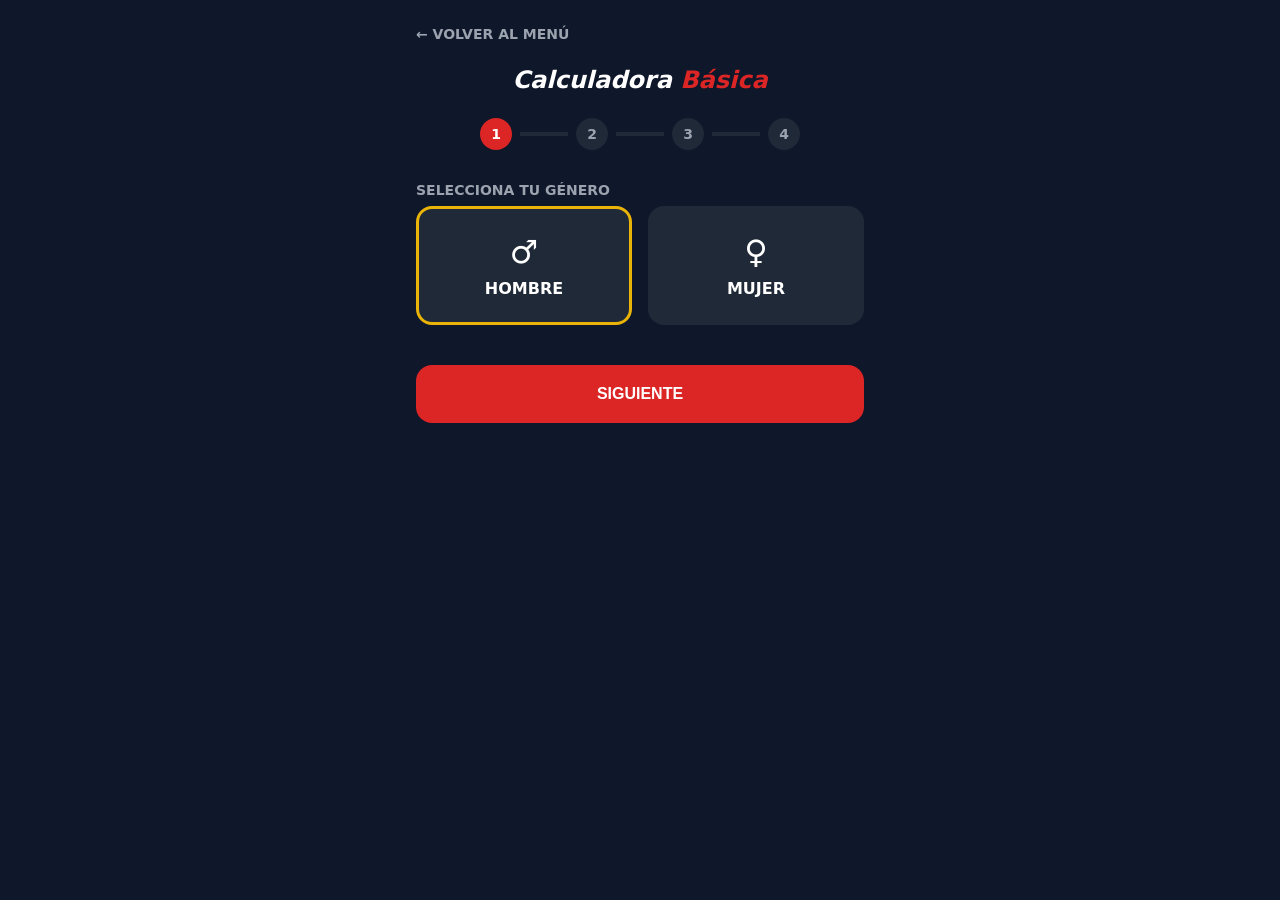
==== basica-paso1.html @ cd81b362 "basica por pasos terminada" ====
<!DOCTYPE html>
<html lang="es">
<head>
    <meta charset="UTF-8">
    <meta name="viewport" content="width=device-width, initial-scale=1.0, maximum-scale=1.0, user-scalable=yes">
    <title>Calculadora Básica - Paso 1 | Fitness Gym</title>
    <link rel="stylesheet" href="css/styles.css">
</head>
<body>
    <div class="calculadora-container">
        <div class="calculadora-wrapper">
            
            <!-- Header -->
            <div class="calc-header">
                <a href="index.html" class="back-link">← Volver al menú</a>
                <h1 class="calc-title">
                    Calculadora <span class="calc-title-red">Básica</span>
                </h1>
                <!-- Barra de progreso -->
                <div class="progress-bar">
                    <div class="progress-step active">1</div>
                    <div class="progress-line"></div>
                    <div class="progress-step">2</div>
                    <div class="progress-line"></div>
                    <div class="progress-step">3</div>
                    <div class="progress-line"></div>
                    <div class="progress-step">4</div>
                </div>
            </div>

            <div class="form-group">
                <label class="form-label">Selecciona tu género</label>
                <div class="generos-grid">
                    <div class="genero-btn" id="btnHombre" onclick="seleccionarGenero('hombre')">
                        <div class="genero-icon">♂️</div>
                        <div class="genero-text">Hombre</div>
                    </div>
                    <div class="genero-btn" id="btnMujer" onclick="seleccionarGenero('mujer')">
                        <div class="genero-icon">♀️</div>
                        <div class="genero-text">Mujer</div>
                    </div>
                </div>
            </div>

            <button class="btn-primary" onclick="guardarYAvanzar()">Siguiente</button>
        </div>
    </div>

    <script>
        let generoSeleccionado = 'hombre';

        function seleccionarGenero(genero) {
            generoSeleccionado = genero;
            
            // Actualizar estilos visuales
            const btnHombre = document.getElementById('btnHombre');
            const btnMujer = document.getElementById('btnMujer');
            
            if (genero === 'hombre') {
                btnHombre.classList.add('active');
                btnMujer.classList.remove('active');
            } else {
                btnMujer.classList.add('active');
                btnHombre.classList.remove('active');
            }
        }

        // Seleccionar hombre por defecto
        seleccionarGenero('hombre');

        function guardarYAvanzar() {
            localStorage.setItem('basica_genero', generoSeleccionado);
            window.location.href = 'basica-paso2.html';
        }
    </script>
</body>
</html>
---- css/styles.css ----
/* Reset y estilos base */
* {
    margin: 0;
    padding: 0;
    box-sizing: border-box;
}

body {
    background-color: #0f172a;
    font-family: system-ui, -apple-system, 'Segoe UI', Roboto, Helvetica, Arial, sans-serif;
    color: white;
    min-height: 100vh;
}

/* Menú principal */
.menu-container {
    padding: 1.5rem;
    display: flex;
    flex-direction: column;
    align-items: center;
    justify-content: center;
    min-height: 100vh;
    overflow: hidden;
}

.menu-content {
    max-width: 28rem;
    width: 100%;
    margin: 0 auto;
    text-align: center;
}

/* Header del menú */
.menu-header {
    margin-bottom: 2.5rem;
}

.logo-container {
    display: flex;
    align-items: center;
    justify-content: center;
    gap: 0.75rem;
}

.logo-icon {
    font-size: 2.5rem;
    filter: drop-shadow(0 4px 6px rgba(0,0,0,0.3));
}

.logo-title {
    font-size: 2.25rem;
    font-weight: 900;
    font-style: italic;
    letter-spacing: -0.05em;
    text-transform: uppercase;
    line-height: 1;
}

.logo-red {
    color: #dc2626;
}

.logo-subtitle {
    color: #71717a;
    margin-top: 0.5rem;
    font-weight: 700;
    text-transform: uppercase;
    font-size: 0.625rem;
    letter-spacing: 0.2em;
}

/* Grid de calculadoras */
.calculadoras-grid {
    display: grid;
    grid-template-columns: repeat(2, 1fr);
    gap: 1.25rem;
    margin-top: 0.5rem;
}

.calculadora-card {
    display: flex;
    flex-direction: column;
}

.card-link {
    display: flex;
    flex-direction: column;
    align-items: center;
    justify-content: center;
    background-color: #1e293b;
    border: 4px solid #eab308;
    border-radius: 25px;
    padding: 2rem 0.5rem;
    text-decoration: none;
    transition: transform 0.2s ease;
    box-shadow: 0 10px 20px rgba(0,0,0,0.3);
}

.card-link:active {
    transform: scale(0.95);
}

.card-icon {
    font-size: 2.8rem;
    margin-bottom: 0.5rem;
}

.card-title {
    font-weight: 900;
    font-size: 0.875rem;
    text-transform: uppercase;
    font-style: italic;
    letter-spacing: 0.05em;
    color: white;
}

.card-description {
    font-size: 0.7rem;
    color: #94a3b8;
    margin-top: 0.5rem;
    text-transform: uppercase;
    font-weight: 600;
    line-height: 1.4;
}

.card-description .highlight {
    color: white;
}

/* Footer */
.menu-footer {
    margin-top: 5rem;
}

.menu-footer p {
    font-size: 0.5625rem;
    color: #52525b;
    text-transform: uppercase;
    letter-spacing: 0.4em;
    font-weight: 900;
    font-style: italic;
}

/* ============================================
   ESTILOS PARA CALCULADORAS (Básica y Pro)
   ============================================ */

/* Contenedor general de calculadoras */
.calculadora-container {
    background-color: #0f172a;
    min-height: 100vh;
    padding: 1.5rem;
}

.calculadora-wrapper {
    max-width: 28rem;
    margin: 0 auto;
}

/* Header de calculadoras */
.calc-header {
    margin-bottom: 2rem;
}

.back-link {
    color: #9ca3af;
    text-decoration: none;
    font-size: 0.875rem;
    font-weight: 700;
    text-transform: uppercase;
    display: inline-flex;
    align-items: center;
    gap: 0.25rem;
    margin-bottom: 1.5rem;
}

.back-link:hover {
    color: white;
}

.calc-title {
    font-size: 1.5rem;
    font-weight: 900;
    font-style: italic;
    text-align: center;
}

.calc-title-red {
    color: #dc2626;
}

/* Formulario */
.form-group {
    margin-bottom: 1.5rem;
}

.form-label {
    display: block;
    font-size: 0.875rem;
    font-weight: 700;
    text-transform: uppercase;
    color: #9ca3af;
    margin-bottom: 0.5rem;
}

.form-input {
    width: 100%;
    padding: 1rem;
    border-radius: 0.75rem;
    background-color: #1f2937;
    border: none;
    outline: none;
    color: white;
    font-size: 1rem;
}

.form-input:focus {
    outline: 2px solid #eab308;
}

.form-select {
    width: 100%;
    padding: 1rem;
    border-radius: 0.75rem;
    background-color: #1f2937;
    border: none;
    outline: none;
    color: white;
    font-size: 1rem;
    cursor: pointer;
}

.form-select:focus {
    outline: 2px solid #eab308;
}

.form-hint {
    font-size: 0.75rem;
    color: #6b7280;
    margin-top: 0.25rem;
}

/* Botones */
.btn-primary {
    width: 100%;
    background-color: #dc2626;
    color: white;
    font-weight: 700;
    padding: 1.25rem;
    border-radius: 1rem;
    text-transform: uppercase;
    border: none;
    cursor: pointer;
    transition: transform 0.2s ease;
    margin-top: 1rem;
    font-size: 1rem;
}

.btn-primary:active {
    transform: scale(0.98);
}

.btn-secondary {
    background-color: #374151;
    color: white;
    font-weight: 700;
    padding: 1rem;
    border-radius: 1rem;
    border: none;
    cursor: pointer;
    transition: transform 0.2s ease;
}

.btn-secondary:active {
    transform: scale(0.98);
}

/* Botones de género */
.generos-grid {
    display: grid;
    grid-template-columns: repeat(2, 1fr);
    gap: 1rem;
    margin-bottom: 1.5rem;
}

.genero-btn {
    background-color: #1f2937;
    padding: 1.5rem;
    border-radius: 1rem;
    border: 3px solid transparent;
    text-align: center;
    cursor: pointer;
    transition: all 0.2s ease;
}

.genero-btn.active {
    border-color: #eab308;
}

.genero-icon {
    font-size: 2rem;
    margin-bottom: 0.5rem;
}

.genero-text {
    font-weight: 700;
    text-transform: uppercase;
}

/* Resultados */
.resultado-card {
    text-align: center;
    padding: 2rem;
    background-color: #eab308;
    border-radius: 1.5rem;
    color: black;
    margin-bottom: 1.5rem;
}

.resultado-label {
    font-weight: 700;
    text-transform: uppercase;
    font-size: 0.75rem;
    letter-spacing: 0.05em;
    opacity: 0.7;
}

.resultado-valor {
    font-size: 3rem;
    font-weight: 900;
}

.resultado-unidad {
    font-weight: 700;
    text-transform: uppercase;
}

.macro-item {
    background-color: #1f2937;
    padding: 1.25rem;
    border-radius: 1rem;
    display: flex;
    justify-content: space-between;
    margin-bottom: 0.75rem;
}

.macro-item.blue {
    border-left: 4px solid #3b82f6;
}

.macro-item.green {
    border-left: 4px solid #22c55e;
}

.macro-item.red {
    border-left: 4px solid #ef4444;
}

.macro-label {
    font-weight: normal;
}

.macro-value {
    font-weight: 700;
}

/* Modal */
.modal-overlay {
    position: fixed;
    top: 0;
    left: 0;
    right: 0;
    bottom: 0;
    background-color: rgba(0,0,0,0.8);
    backdrop-filter: blur(4px);
    display: flex;
    align-items: center;
    justify-content: center;
    padding: 1.5rem;
    z-index: 1000;
}

.modal-content {
    background-color: #111827;
    border: 1px solid #1f2937;
    padding: 1.5rem;
    border-radius: 1.5rem;
    max-width: 24rem;
    width: 100%;
}

.modal-title {
    color: #dc2626;
    font-weight: 900;
    font-size: 1.25rem;
    text-transform: uppercase;
    margin-bottom: 1rem;
}

.modal-body {
    color: #9ca3af;
    font-size: 0.875rem;
    line-height: 1.6;
    margin-bottom: 1.5rem;
}

.modal-body b {
    color: white;
}

.modal-btn {
    width: 100%;
    background-color: #dc2626;
    color: white;
    font-weight: 700;
    padding: 0.75rem;
    border-radius: 0.75rem;
    text-transform: uppercase;
    border: none;
    cursor: pointer;
}

/* Utilidades */
.hidden {
    display: none;
}

.text-center {
    text-align: center;
}

.mt-4 {
    margin-top: 1rem;
}

.mb-4 {
    margin-bottom: 1rem;
}

.gap-2 {
    gap: 0.5rem;
}

.flex {
    display: flex;
}

.flex-between {
    display: flex;
    justify-content: space-between;
}

.w-1\/3 {
    width: 33.333%;
}

.w-2\/3 {
    width: 66.666%;
}

.w-full {
    width: 100%;
}

/* Barra de progreso */
.progress-bar {
    display: flex;
    align-items: center;
    justify-content: center;
    margin: 1.5rem 0 2rem;
}

.progress-step {
    width: 2rem;
    height: 2rem;
    border-radius: 50%;
    background-color: #1f2937;
    display: flex;
    align-items: center;
    justify-content: center;
    font-weight: bold;
    font-size: 0.875rem;
    color: #9ca3af;
}

.progress-step.active {
    background-color: #dc2626;
    color: white;
}

.progress-step.done {
    background-color: #eab308;
    color: black;
}

.progress-line {
    width: 3rem;
    height: 0.25rem;
    background-color: #1f2937;
    margin: 0 0.5rem;
}

/* Modal de error */
.modal-error-overlay {
    position: fixed;
    top: 0;
    left: 0;
    right: 0;
    bottom: 0;
    background-color: rgba(0,0,0,0.8);
    backdrop-filter: blur(4px);
    display: flex;
    align-items: center;
    justify-content: center;
    padding: 1.5rem;
    z-index: 1001;
}

.modal-error-content {
    background-color: #111827;
    border: 1px solid #dc2626;
    padding: 1.5rem;
    border-radius: 1.5rem;
    max-width: 20rem;
    width: 100%;
    text-align: center;
}

.modal-error-icon {
    font-size: 3rem;
    margin-bottom: 1rem;
}

.modal-error-title {
    color: #dc2626;
    font-weight: 900;
    font-size: 1.25rem;
    margin-bottom: 0.5rem;
}

.modal-error-message {
    color: #9ca3af;
    font-size: 0.875rem;
    margin-bottom: 1.5rem;
    line-height: 1.5;
}

.modal-error-btn {
    background-color: #dc2626;
    color: white;
    font-weight: 700;
    padding: 0.75rem 1.5rem;
    border-radius: 0.75rem;
    border: none;
    cursor: pointer;
    width: 100%;
    font-size: 0.875rem;
}
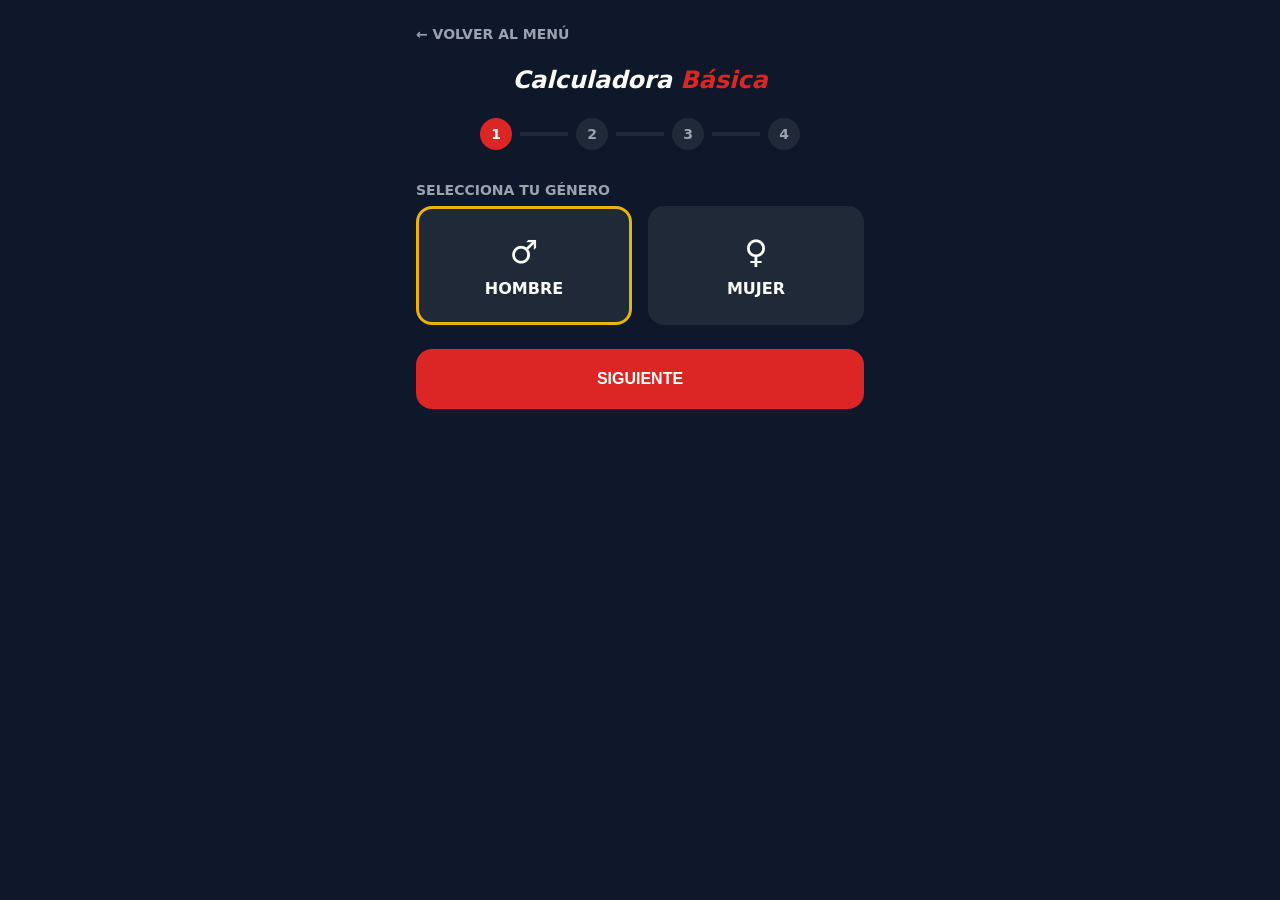
==== commit b61f4d77: "V 1.0.0" ====
--- a/basica-paso1.html
+++ b/basica-paso1.html
@@ -42,7 +42,7 @@
                 </div>
             </div>
 
-            <button class="btn-primary" onclick="guardarYAvanzar()">Siguiente</button>
+            <button class="btn-principal" onclick="guardarYAvanzar()">Siguiente</button>
         </div>
     </div>
 
--- a/css/styles.css
+++ b/css/styles.css
@@ -240,27 +240,10 @@
     margin-top: 0.25rem;
 }
 
-/* Botones */
-.btn-primary {
-    width: 100%;
-    background-color: #dc2626;
-    color: white;
-    font-weight: 700;
-    padding: 1.25rem;
-    border-radius: 1rem;
-    text-transform: uppercase;
-    border: none;
-    cursor: pointer;
-    transition: transform 0.2s ease;
-    margin-top: 1rem;
-    font-size: 1rem;
-}
-
-.btn-primary:active {
-    transform: scale(0.98);
-}
-
-.btn-secondary {
+/* ============================================
+   BOTONES PARA PASOS CON 2 BOTONES (Atrás + Siguiente)
+   ============================================ */
+.btn-paso-atras {
     background-color: #374151;
     color: white;
     font-weight: 700;
@@ -269,9 +252,106 @@
     border: none;
     cursor: pointer;
     transition: transform 0.2s ease;
-}
-
-.btn-secondary:active {
+    font-size: 1rem;
+    text-align: center;
+    display: flex;
+    align-items: center;
+    justify-content: center;
+    height: 3.75rem;
+    width: 100%;
+}
+
+.btn-paso-siguiente {
+    background-color: #dc2626;
+    color: white;
+    font-weight: 700;
+    padding: 1rem;
+    border-radius: 1rem;
+    text-transform: uppercase;
+    border: none;
+    cursor: pointer;
+    transition: transform 0.2s ease;
+    font-size: 1rem;
+    text-align: center;
+    display: flex;
+    align-items: center;
+    justify-content: center;
+    height: 3.75rem;
+    width: 100%;
+}
+
+.btn-paso-atras:active,
+.btn-paso-siguiente:active {
+    transform: scale(0.98);
+}
+
+/* Contenedor para dos botones */
+.botones-dos {
+    display: flex;
+    gap: 0.5rem;
+    align-items: stretch;
+}
+
+.botones-dos .w-1-3 {
+    width: 33.333%;
+}
+
+.botones-dos .w-2-3 {
+    width: 66.666%;
+}
+
+/* ============================================
+   BOTÓN PRINCIPAL (para pasos con 1 botón)
+   ============================================ */
+.btn-principal {
+    width: 100%;
+    background-color: #dc2626;
+    color: white;
+    font-weight: 700;
+    padding: 1rem;
+    border-radius: 1rem;
+    text-transform: uppercase;
+    border: none;
+    cursor: pointer;
+    transition: transform 0.2s ease;
+    font-size: 1rem;
+    text-align: center;
+    display: flex;
+    align-items: center;
+    justify-content: center;
+    height: 3.75rem;
+}
+
+.btn-principal:active {
+    transform: scale(0.98);
+}
+
+/* ============================================
+   BOTÓN SECUNDARIO (para resultados - Nueva Estimación)
+   ============================================ */
+.btn-secundario {
+    width: 100%;
+    background-color: transparent;
+    color: #9ca3af;
+    font-weight: 700;
+    padding: 1rem;
+    border-radius: 1rem;
+    border: none;
+    cursor: pointer;
+    transition: color 0.2s ease;
+    font-size: 0.875rem;
+    text-align: center;
+    display: flex;
+    align-items: center;
+    justify-content: center;
+    text-transform: uppercase;
+}
+
+.btn-secundario:hover {
+    color: white;
+}
+
+.btn-secundario:active {
     transform: scale(0.98);
 }
 
